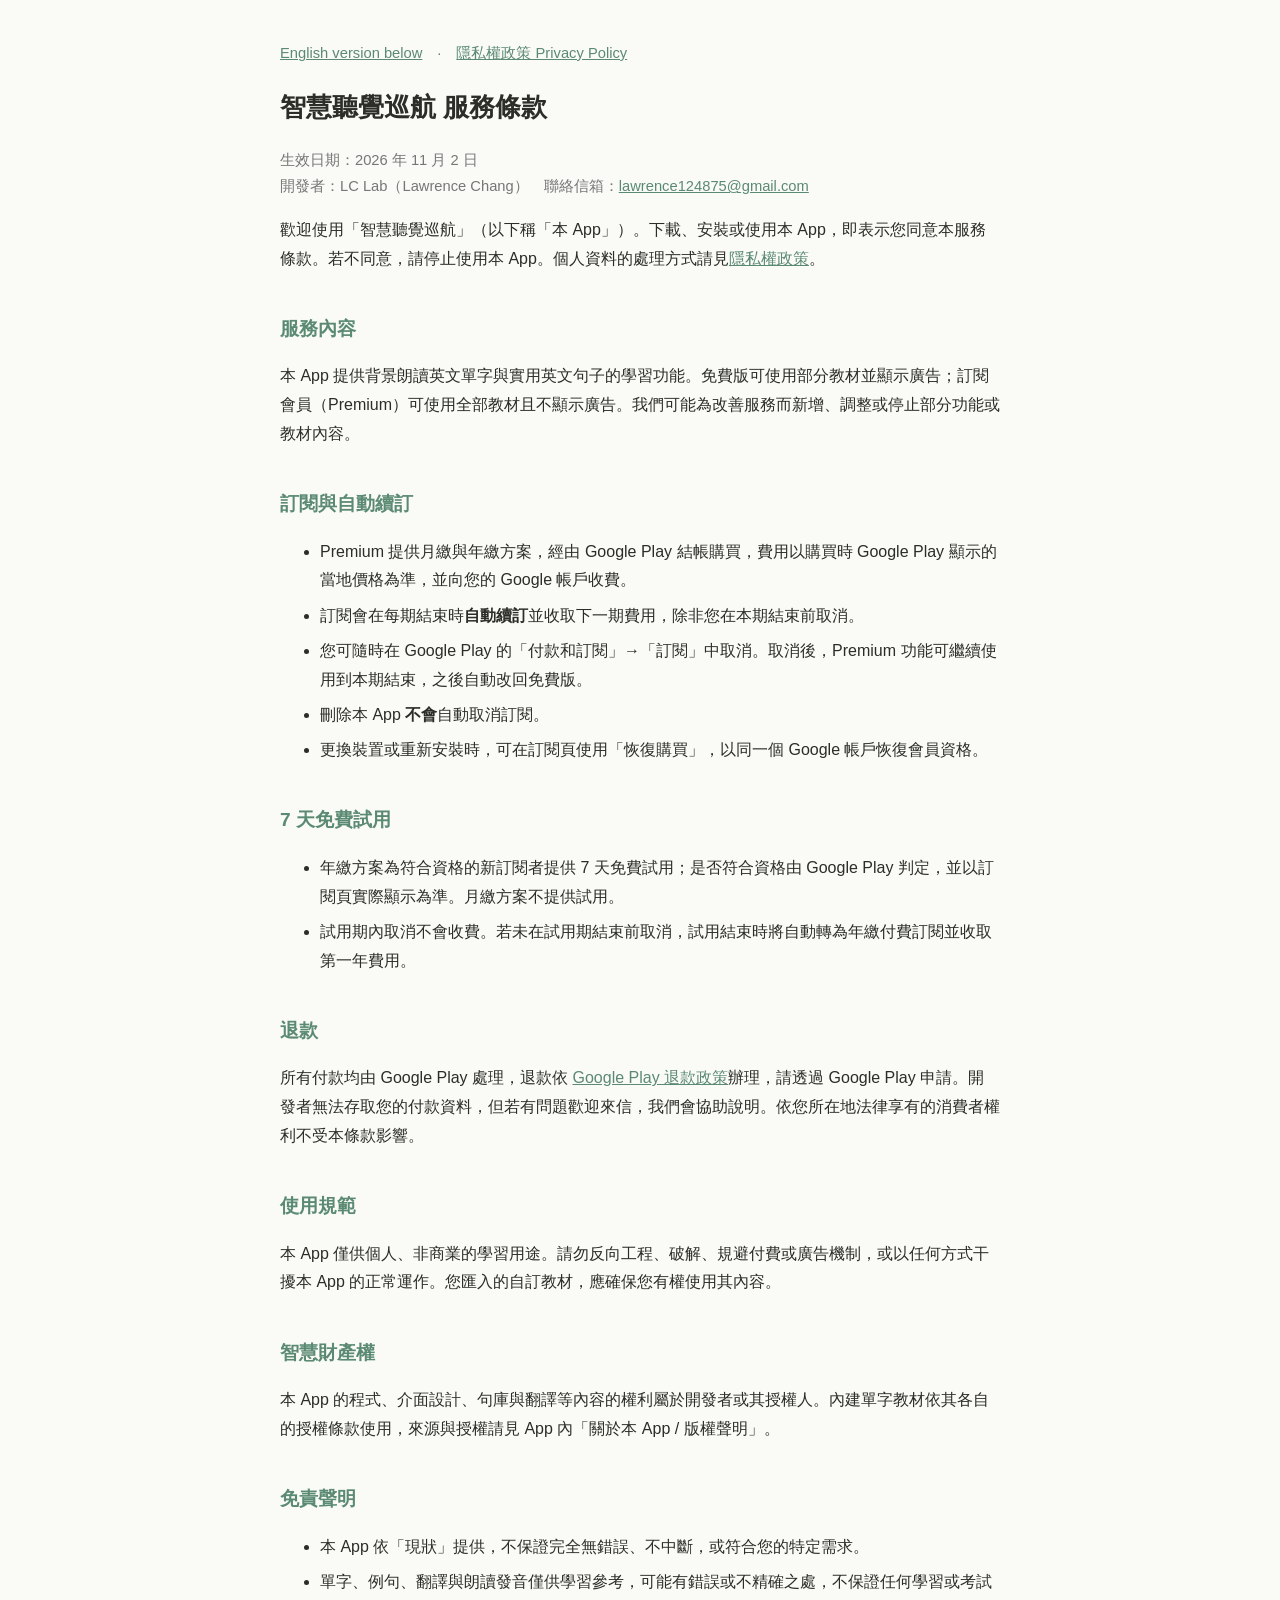
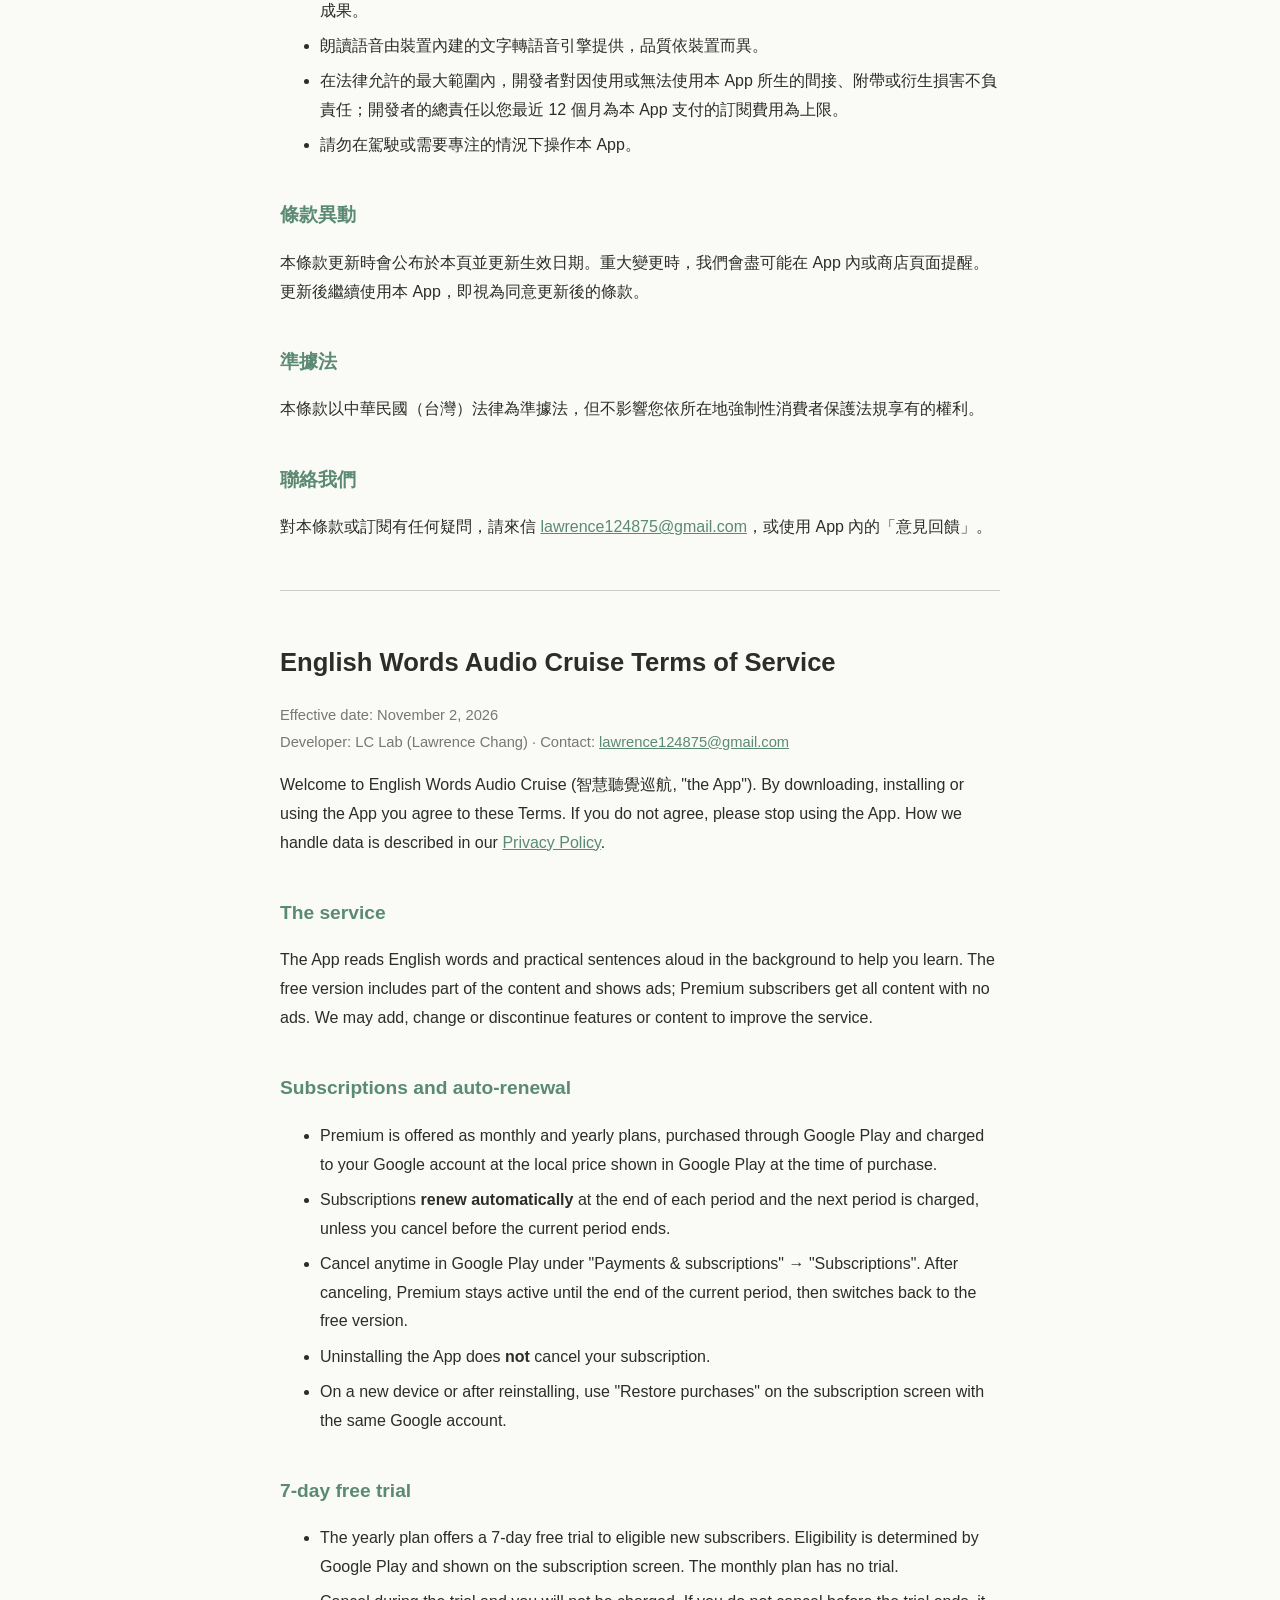
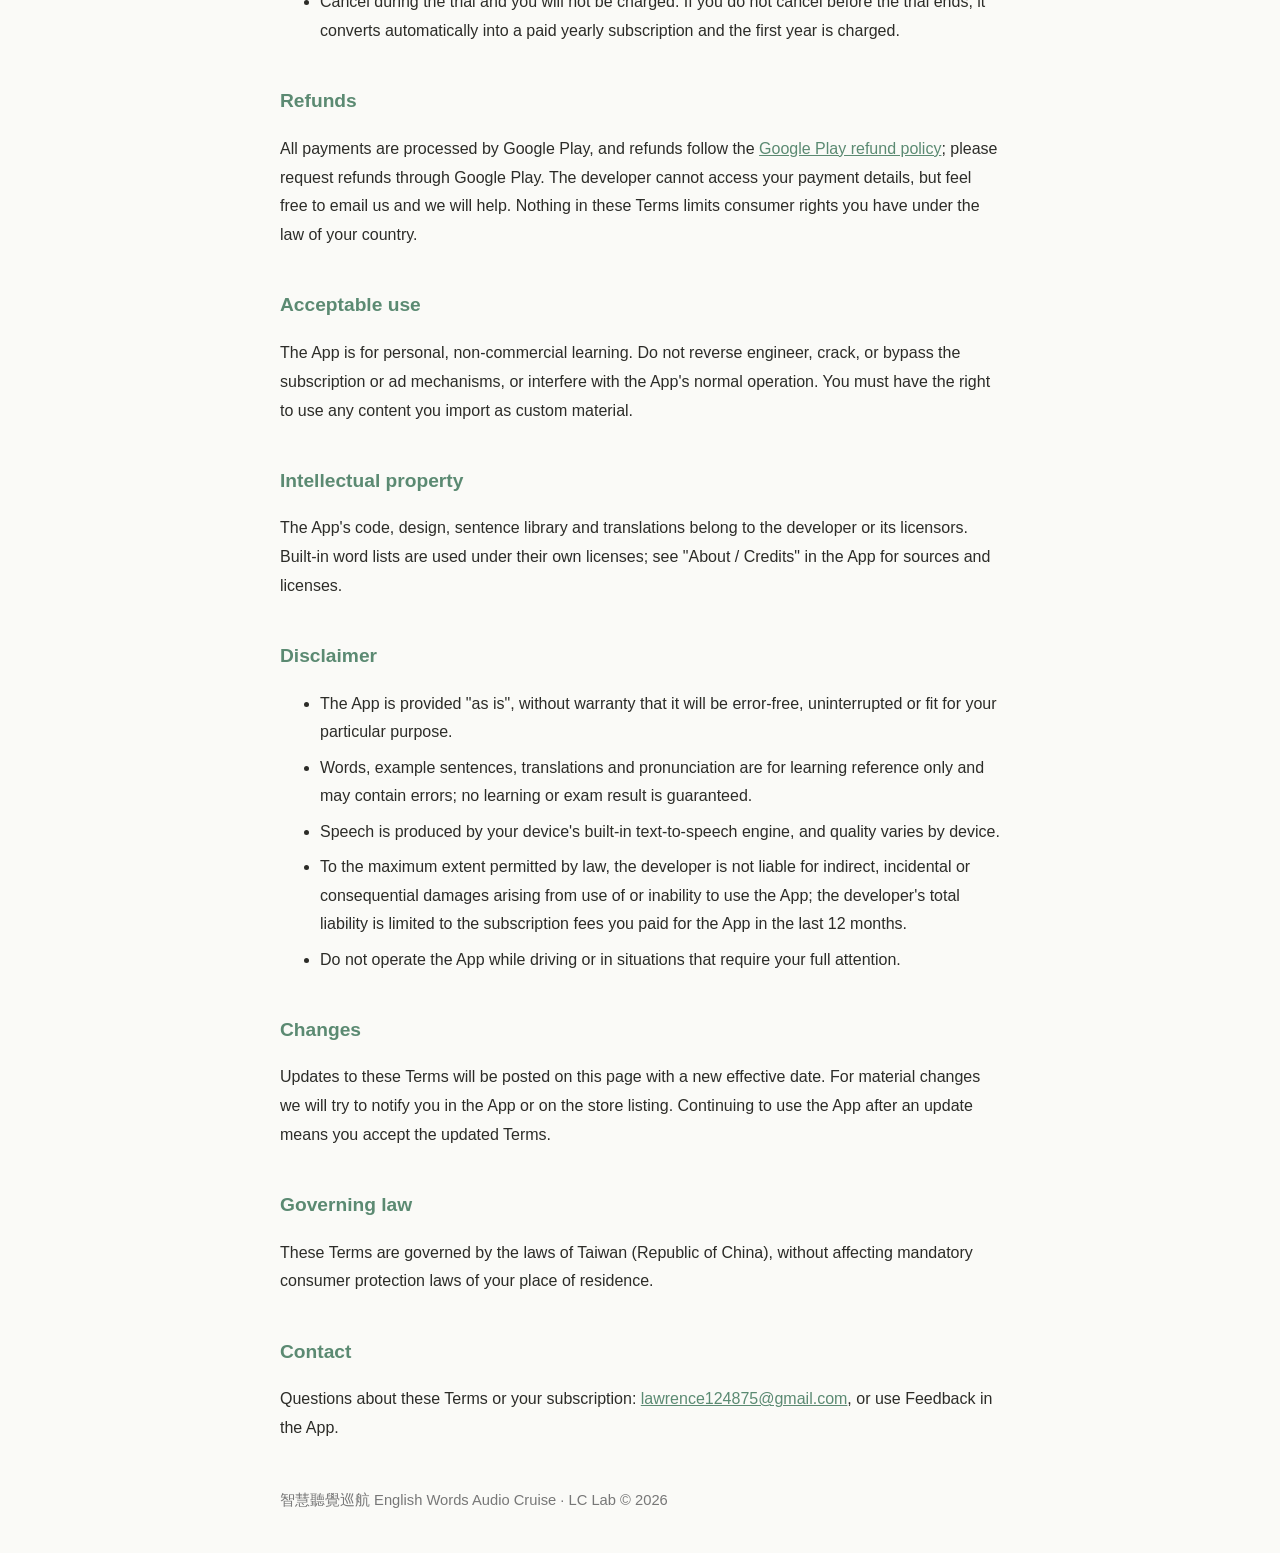
==== docs/terms.html @ 5e89b924 "Add Terms of Service page and in-app links (About + paywall) - docs/terms.html (zh-Hant + English): " ====
<!DOCTYPE html>
<html lang="zh-Hant">
<head>
<meta charset="UTF-8">
<meta name="viewport" content="width=device-width, initial-scale=1.0">
<title>智慧聽覺巡航 - 服務條款 Terms of Service</title>
<style>
  :root { color-scheme: light dark; }
  body { font-family: -apple-system, "Noto Sans TC", "PingFang TC", "Microsoft JhengHei", sans-serif; max-width: 720px; margin: 40px auto; padding: 0 20px; line-height: 1.8; color: #2C2C28; background: #FAFAF7; }
  h1 { font-size: 1.6em; }
  h2 { font-size: 1.2em; margin-top: 2em; color: #5B8A72; }
  a { color: #5B8A72; }
  li { margin-bottom: 0.4em; }
  hr { border: none; border-top: 1px solid #ccc; margin: 3em 0; }
  .meta, footer { color: #777; font-size: 0.92em; }
  footer { margin-top: 3em; }
  @media (prefers-color-scheme: dark) {
    body { color: #E6E6E0; background: #1E1F1C; }
    h2, a { color: #8CC3A6; }
    .meta, footer { color: #A0A098; }
  }
</style>
</head>
<body>
<p class="meta"><a href="#en">English version below</a>　·　<a href="./">隱私權政策 Privacy Policy</a></p>

<h1>智慧聽覺巡航 服務條款</h1>
<p class="meta">生效日期：2026 年 11 月 2 日<br>
開發者：LC Lab（Lawrence Chang）　聯絡信箱：<a href="mailto:lawrence124875@gmail.com">lawrence124875@gmail.com</a></p>

<p>歡迎使用「智慧聽覺巡航」（以下稱「本 App」）。下載、安裝或使用本 App，即表示您同意本服務條款。若不同意，請停止使用本 App。個人資料的處理方式請見<a href="./">隱私權政策</a>。</p>

<h2>服務內容</h2>
<p>本 App 提供背景朗讀英文單字與實用英文句子的學習功能。免費版可使用部分教材並顯示廣告；訂閱會員（Premium）可使用全部教材且不顯示廣告。我們可能為改善服務而新增、調整或停止部分功能或教材內容。</p>

<h2>訂閱與自動續訂</h2>
<ul>
  <li>Premium 提供月繳與年繳方案，經由 Google Play 結帳購買，費用以購買時 Google Play 顯示的當地價格為準，並向您的 Google 帳戶收費。</li>
  <li>訂閱會在每期結束時<strong>自動續訂</strong>並收取下一期費用，除非您在本期結束前取消。</li>
  <li>您可隨時在 Google Play 的「付款和訂閱」→「訂閱」中取消。取消後，Premium 功能可繼續使用到本期結束，之後自動改回免費版。</li>
  <li>刪除本 App <strong>不會</strong>自動取消訂閱。</li>
  <li>更換裝置或重新安裝時，可在訂閱頁使用「恢復購買」，以同一個 Google 帳戶恢復會員資格。</li>
</ul>

<h2>7 天免費試用</h2>
<ul>
  <li>年繳方案為符合資格的新訂閱者提供 7 天免費試用；是否符合資格由 Google Play 判定，並以訂閱頁實際顯示為準。月繳方案不提供試用。</li>
  <li>試用期內取消不會收費。若未在試用期結束前取消，試用結束時將自動轉為年繳付費訂閱並收取第一年費用。</li>
</ul>

<h2>退款</h2>
<p>所有付款均由 Google Play 處理，退款依 <a href="https://support.google.com/googleplay/answer/2479637" target="_blank" rel="noopener">Google Play 退款政策</a>辦理，請透過 Google Play 申請。開發者無法存取您的付款資料，但若有問題歡迎來信，我們會協助說明。依您所在地法律享有的消費者權利不受本條款影響。</p>

<h2>使用規範</h2>
<p>本 App 僅供個人、非商業的學習用途。請勿反向工程、破解、規避付費或廣告機制，或以任何方式干擾本 App 的正常運作。您匯入的自訂教材，應確保您有權使用其內容。</p>

<h2>智慧財產權</h2>
<p>本 App 的程式、介面設計、句庫與翻譯等內容的權利屬於開發者或其授權人。內建單字教材依其各自的授權條款使用，來源與授權請見 App 內「關於本 App / 版權聲明」。</p>

<h2>免責聲明</h2>
<ul>
  <li>本 App 依「現狀」提供，不保證完全無錯誤、不中斷，或符合您的特定需求。</li>
  <li>單字、例句、翻譯與朗讀發音僅供學習參考，可能有錯誤或不精確之處，不保證任何學習或考試成果。</li>
  <li>朗讀語音由裝置內建的文字轉語音引擎提供，品質依裝置而異。</li>
  <li>在法律允許的最大範圍內，開發者對因使用或無法使用本 App 所生的間接、附帶或衍生損害不負責任；開發者的總責任以您最近 12 個月為本 App 支付的訂閱費用為上限。</li>
  <li>請勿在駕駛或需要專注的情況下操作本 App。</li>
</ul>

<h2>條款異動</h2>
<p>本條款更新時會公布於本頁並更新生效日期。重大變更時，我們會盡可能在 App 內或商店頁面提醒。更新後繼續使用本 App，即視為同意更新後的條款。</p>

<h2>準據法</h2>
<p>本條款以中華民國（台灣）法律為準據法，但不影響您依所在地強制性消費者保護法規享有的權利。</p>

<h2>聯絡我們</h2>
<p>對本條款或訂閱有任何疑問，請來信 <a href="mailto:lawrence124875@gmail.com">lawrence124875@gmail.com</a>，或使用 App 內的「意見回饋」。</p>

<hr>

<h1 id="en">English Words Audio Cruise Terms of Service</h1>
<p class="meta">Effective date: November 2, 2026<br>
Developer: LC Lab (Lawrence Chang) · Contact: <a href="mailto:lawrence124875@gmail.com">lawrence124875@gmail.com</a></p>

<p>Welcome to English Words Audio Cruise (智慧聽覺巡航, "the App"). By downloading, installing or using the App you agree to these Terms. If you do not agree, please stop using the App. How we handle data is described in our <a href="./#en">Privacy Policy</a>.</p>

<h2>The service</h2>
<p>The App reads English words and practical sentences aloud in the background to help you learn. The free version includes part of the content and shows ads; Premium subscribers get all content with no ads. We may add, change or discontinue features or content to improve the service.</p>

<h2>Subscriptions and auto-renewal</h2>
<ul>
  <li>Premium is offered as monthly and yearly plans, purchased through Google Play and charged to your Google account at the local price shown in Google Play at the time of purchase.</li>
  <li>Subscriptions <strong>renew automatically</strong> at the end of each period and the next period is charged, unless you cancel before the current period ends.</li>
  <li>Cancel anytime in Google Play under "Payments &amp; subscriptions" → "Subscriptions". After canceling, Premium stays active until the end of the current period, then switches back to the free version.</li>
  <li>Uninstalling the App does <strong>not</strong> cancel your subscription.</li>
  <li>On a new device or after reinstalling, use "Restore purchases" on the subscription screen with the same Google account.</li>
</ul>

<h2>7-day free trial</h2>
<ul>
  <li>The yearly plan offers a 7-day free trial to eligible new subscribers. Eligibility is determined by Google Play and shown on the subscription screen. The monthly plan has no trial.</li>
  <li>Cancel during the trial and you will not be charged. If you do not cancel before the trial ends, it converts automatically into a paid yearly subscription and the first year is charged.</li>
</ul>

<h2>Refunds</h2>
<p>All payments are processed by Google Play, and refunds follow the <a href="https://support.google.com/googleplay/answer/2479637" target="_blank" rel="noopener">Google Play refund policy</a>; please request refunds through Google Play. The developer cannot access your payment details, but feel free to email us and we will help. Nothing in these Terms limits consumer rights you have under the law of your country.</p>

<h2>Acceptable use</h2>
<p>The App is for personal, non-commercial learning. Do not reverse engineer, crack, or bypass the subscription or ad mechanisms, or interfere with the App's normal operation. You must have the right to use any content you import as custom material.</p>

<h2>Intellectual property</h2>
<p>The App's code, design, sentence library and translations belong to the developer or its licensors. Built-in word lists are used under their own licenses; see "About / Credits" in the App for sources and licenses.</p>

<h2>Disclaimer</h2>
<ul>
  <li>The App is provided "as is", without warranty that it will be error-free, uninterrupted or fit for your particular purpose.</li>
  <li>Words, example sentences, translations and pronunciation are for learning reference only and may contain errors; no learning or exam result is guaranteed.</li>
  <li>Speech is produced by your device's built-in text-to-speech engine, and quality varies by device.</li>
  <li>To the maximum extent permitted by law, the developer is not liable for indirect, incidental or consequential damages arising from use of or inability to use the App; the developer's total liability is limited to the subscription fees you paid for the App in the last 12 months.</li>
  <li>Do not operate the App while driving or in situations that require your full attention.</li>
</ul>

<h2>Changes</h2>
<p>Updates to these Terms will be posted on this page with a new effective date. For material changes we will try to notify you in the App or on the store listing. Continuing to use the App after an update means you accept the updated Terms.</p>

<h2>Governing law</h2>
<p>These Terms are governed by the laws of Taiwan (Republic of China), without affecting mandatory consumer protection laws of your place of residence.</p>

<h2>Contact</h2>
<p>Questions about these Terms or your subscription: <a href="mailto:lawrence124875@gmail.com">lawrence124875@gmail.com</a>, or use Feedback in the App.</p>

<footer>智慧聽覺巡航 English Words Audio Cruise · LC Lab © 2026</footer>
</body>
</html>
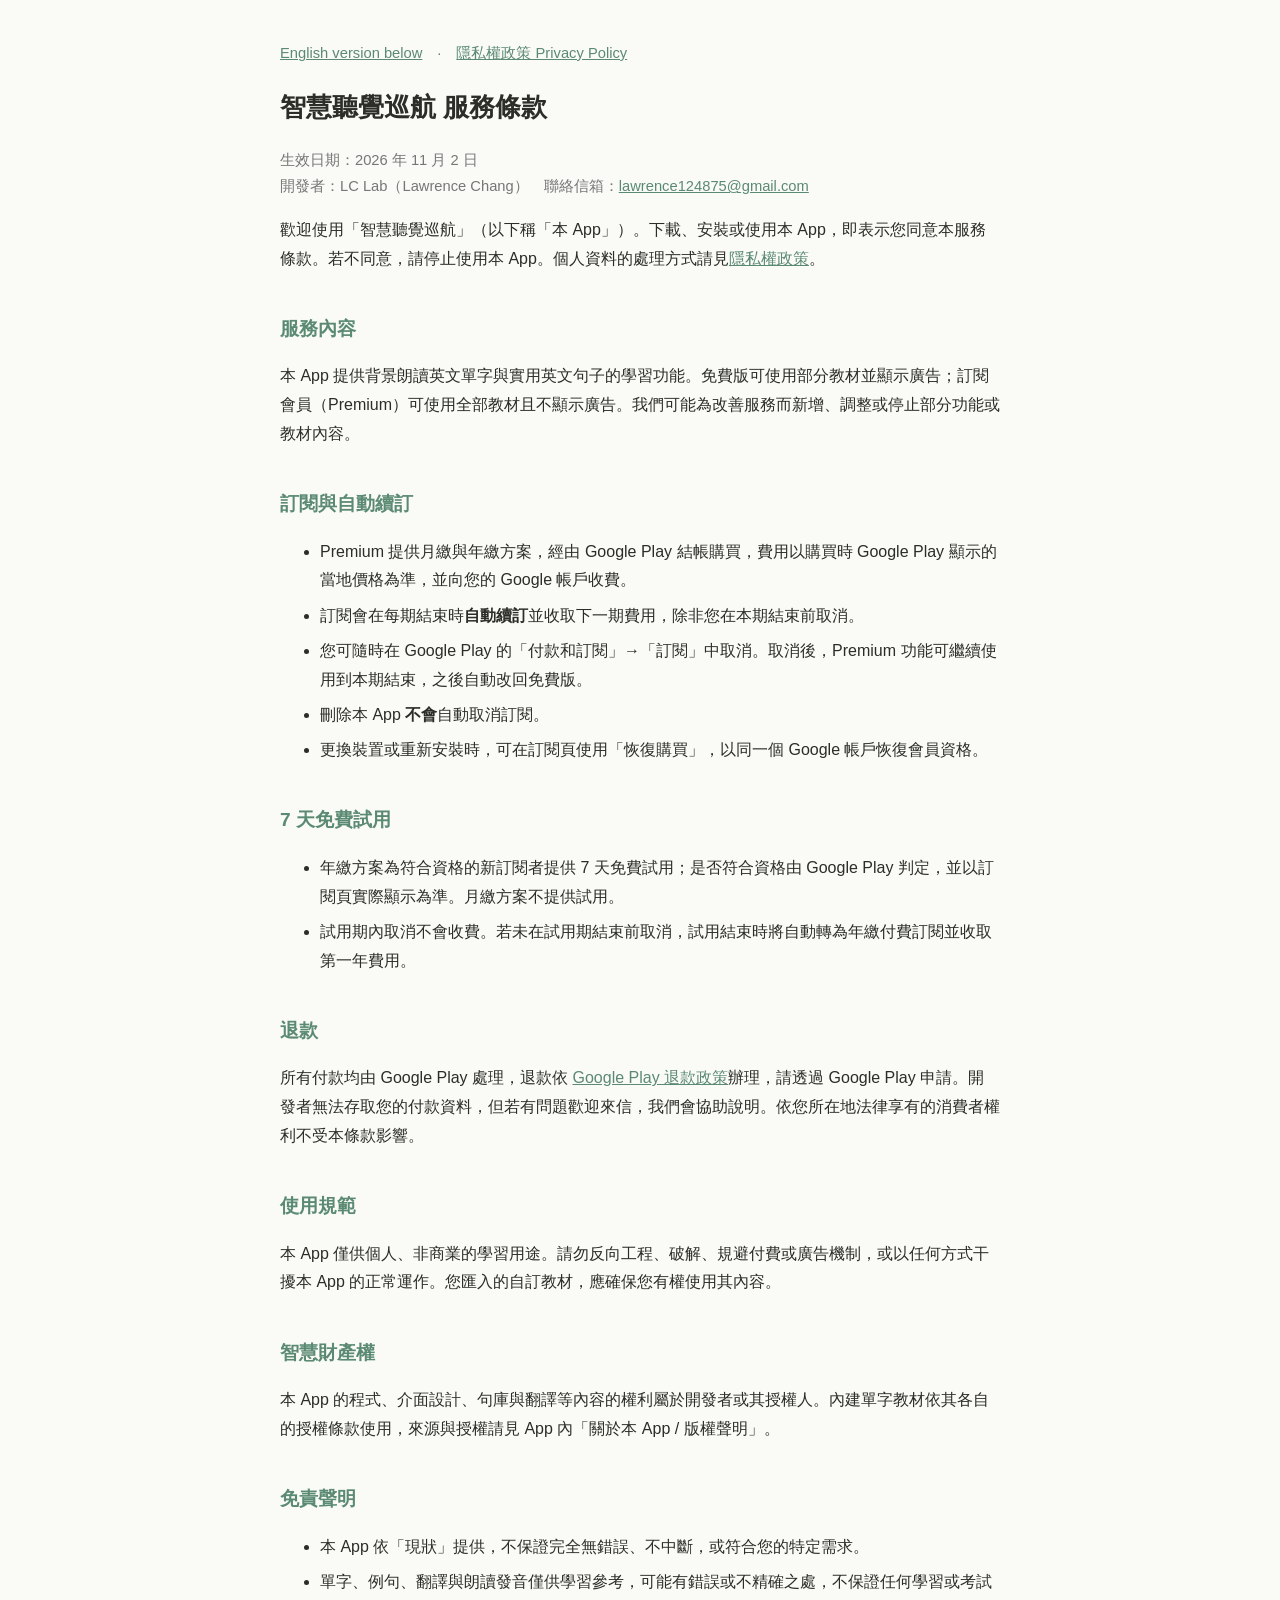
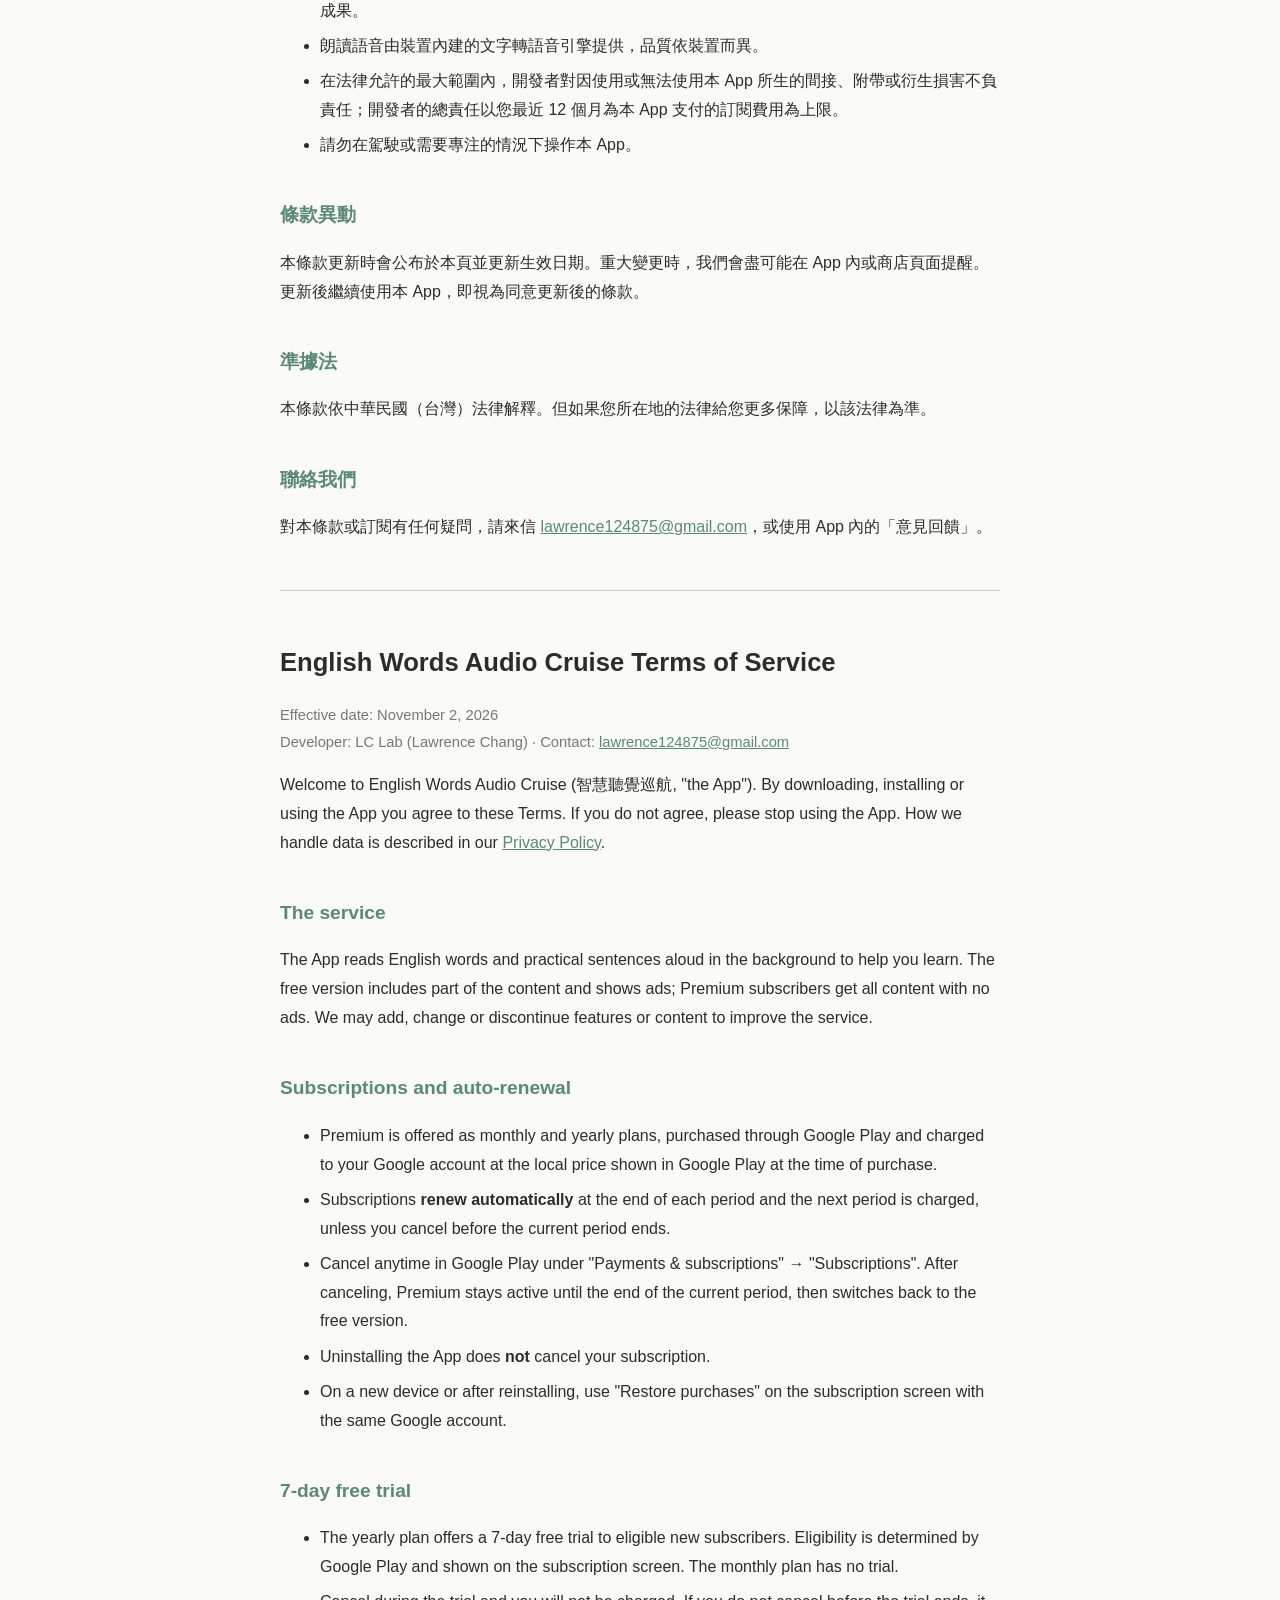
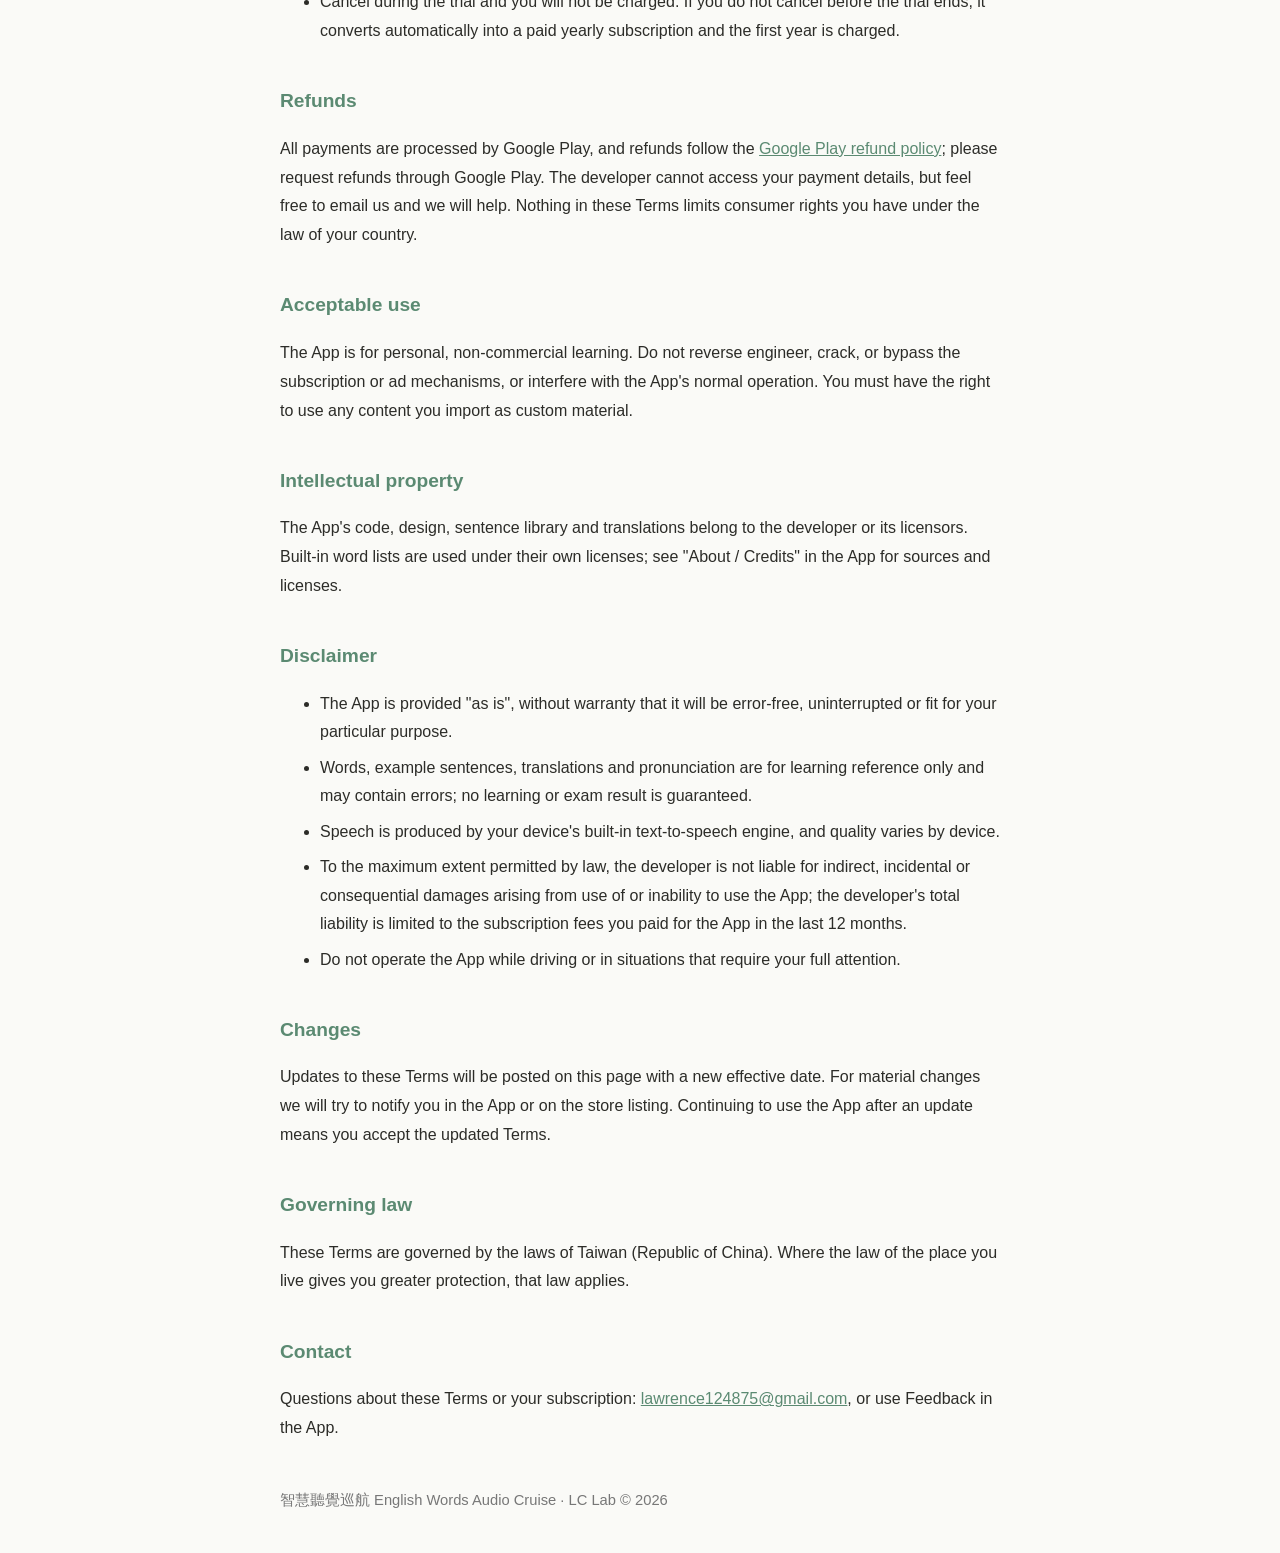
==== commit da9b8b26: "Terms: unify governing-law section wording Co-Authored-By: Claude Opus 5.5 <noreply@anthropic.com> C" ====
--- a/docs/terms.html
+++ b/docs/terms.html
@@ -70,7 +70,7 @@
 <p>本條款更新時會公布於本頁並更新生效日期。重大變更時，我們會盡可能在 App 內或商店頁面提醒。更新後繼續使用本 App，即視為同意更新後的條款。</p>
 
 <h2>準據法</h2>
-<p>本條款以中華民國（台灣）法律為準據法，但不影響您依所在地強制性消費者保護法規享有的權利。</p>
+<p>本條款依中華民國（台灣）法律解釋。但如果您所在地的法律給您更多保障，以該法律為準。</p>
 
 <h2>聯絡我們</h2>
 <p>對本條款或訂閱有任何疑問，請來信 <a href="mailto:lawrence124875@gmail.com">lawrence124875@gmail.com</a>，或使用 App 內的「意見回饋」。</p>
@@ -123,7 +123,7 @@
 <p>Updates to these Terms will be posted on this page with a new effective date. For material changes we will try to notify you in the App or on the store listing. Continuing to use the App after an update means you accept the updated Terms.</p>
 
 <h2>Governing law</h2>
-<p>These Terms are governed by the laws of Taiwan (Republic of China), without affecting mandatory consumer protection laws of your place of residence.</p>
+<p>These Terms are governed by the laws of Taiwan (Republic of China). Where the law of the place you live gives you greater protection, that law applies.</p>
 
 <h2>Contact</h2>
 <p>Questions about these Terms or your subscription: <a href="mailto:lawrence124875@gmail.com">lawrence124875@gmail.com</a>, or use Feedback in the App.</p>
